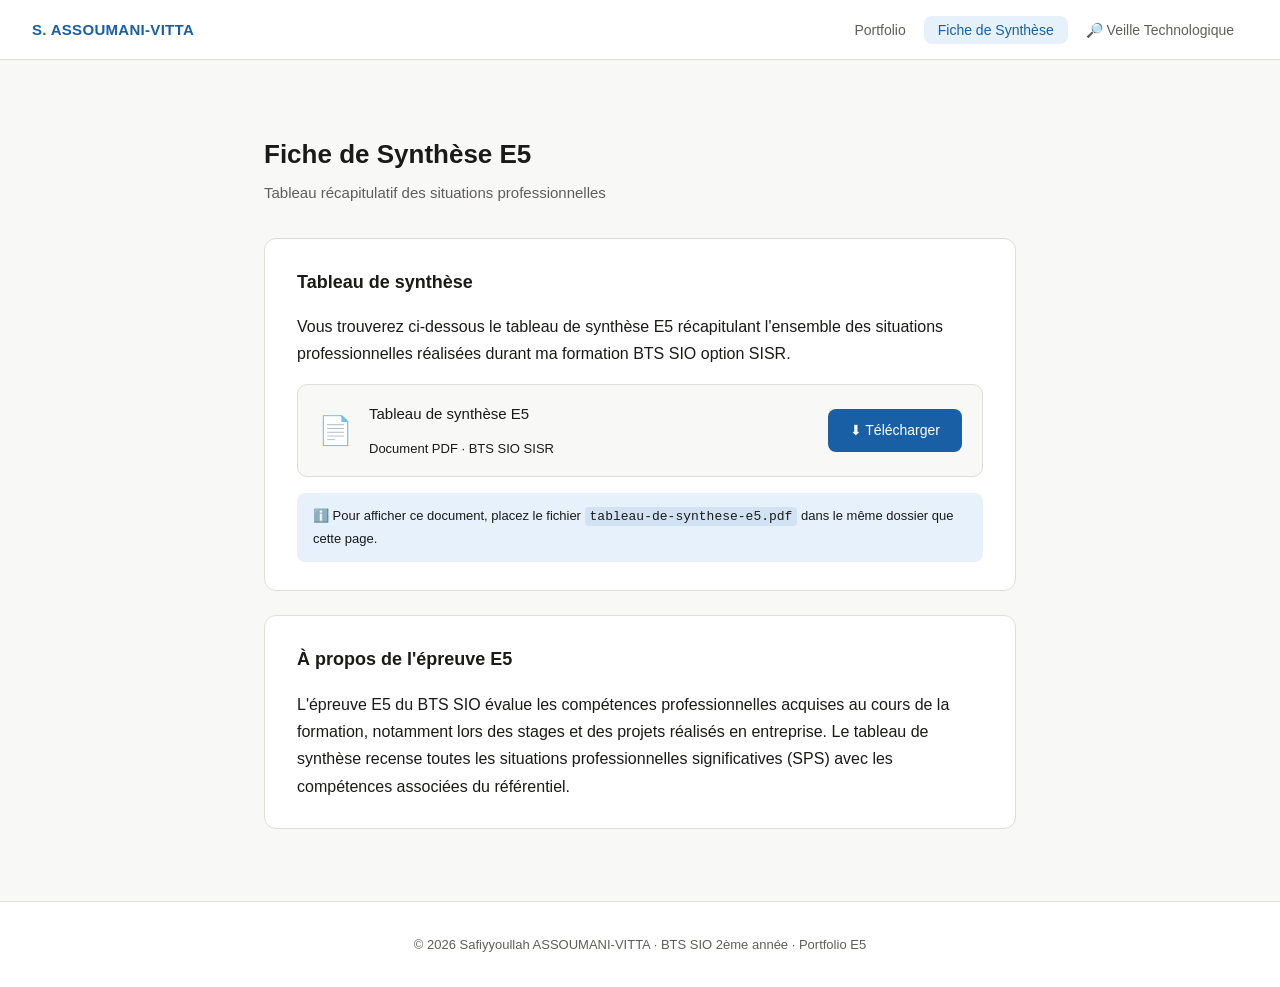
==== fiche-synthese.html @ 993be8ec "Add files via upload" ====
<!DOCTYPE html>
<html lang="fr">
<head>
  <meta charset="UTF-8" />
  <meta name="viewport" content="width=device-width, initial-scale=1.0"/>
  <title>Fiche de Synthèse – ASSOUMANI-VITTA Safiyyoullah</title>
  <link rel="stylesheet" href="style.css" />
</head>
<body>

  <nav>
    <div class="nav-brand">S. ASSOUMANI-VITTA</div>
    <ul>
      <li><a href="index.html">Portfolio</a></li>
      <li><a href="fiche-synthese.html" class="active">Fiche de Synthèse</a></li>
      <li><a href="veille-technologique.html">🔎 Veille Technologique</a></li>
    </ul>
  </nav>

  <main>

    <section class="page-header">
      <h1>Fiche de Synthèse E5</h1>
      <p class="subtitle">Tableau récapitulatif des situations professionnelles</p>
    </section>

    <section class="card">
      <h2>Tableau de synthèse</h2>
      <p>
        Vous trouverez ci-dessous le tableau de synthèse E5 récapitulant l'ensemble des situations professionnelles
        réalisées durant ma formation BTS SIO option SISR.
      </p>

      <div class="download-box">
        <div class="download-icon">📄</div>
        <div class="download-info">
          <p class="download-name">Tableau de synthèse E5</p>
          <p class="download-meta">Document PDF · BTS SIO SISR</p>
        </div>
        <a href="tableau-de-synthese-e5.pdf" class="btn" download>⬇ Télécharger</a>
      </div>

      <p class="note">
        ℹ️ Pour afficher ce document, placez le fichier <code>tableau-de-synthese-e5.pdf</code> dans le même dossier que cette page.
      </p>
    </section>

    <section class="card">
      <h2>À propos de l'épreuve E5</h2>
      <p>
        L'épreuve E5 du BTS SIO évalue les compétences professionnelles acquises au cours de la formation,
        notamment lors des stages et des projets réalisés en entreprise. Le tableau de synthèse recense
        toutes les situations professionnelles significatives (SPS) avec les compétences associées du référentiel.
      </p>
    </section>

  </main>

  <footer>
    <p>© 2026 Safiyyoullah ASSOUMANI-VITTA · BTS SIO 2ème année · Portfolio E5</p>
  </footer>

</body>
</html>
---- style.css ----
/* ===== RESET & BASE ===== */
*, *::before, *::after { box-sizing: border-box; margin: 0; padding: 0; }

:root {
  --blue: #185FA5;
  --blue-light: #E6F1FB;
  --blue-mid: #378ADD;
  --teal: #0F6E56;
  --teal-light: #E1F5EE;
  --gray-bg: #F8F8F6;
  --gray-border: #E0DED8;
  --text: #1a1a18;
  --text-muted: #5F5E5A;
  --white: #ffffff;
  --radius: 12px;
  --shadow: 0 1px 3px rgba(0,0,0,0.08);
}

html { font-size: 16px; scroll-behavior: smooth; }

body {
  font-family: -apple-system, BlinkMacSystemFont, 'Segoe UI', Roboto, sans-serif;
  background: var(--gray-bg);
  color: var(--text);
  line-height: 1.7;
  min-height: 100vh;
  display: flex;
  flex-direction: column;
}

/* ===== NAVIGATION ===== */
nav {
  background: var(--white);
  border-bottom: 0.5px solid var(--gray-border);
  padding: 0 2rem;
  display: flex;
  align-items: center;
  justify-content: space-between;
  position: sticky;
  top: 0;
  z-index: 100;
  height: 60px;
}

.nav-brand {
  font-weight: 600;
  font-size: 15px;
  color: var(--blue);
  letter-spacing: 0.02em;
}

nav ul {
  list-style: none;
  display: flex;
  gap: 0.25rem;
}

nav ul li a {
  text-decoration: none;
  color: var(--text-muted);
  font-size: 14px;
  padding: 6px 14px;
  border-radius: 8px;
  transition: background 0.15s, color 0.15s;
}

nav ul li a:hover {
  background: var(--gray-bg);
  color: var(--text);
}

nav ul li a.active {
  background: var(--blue-light);
  color: var(--blue);
  font-weight: 500;
}

/* ===== MAIN ===== */
main {
  max-width: 800px;
  width: 100%;
  margin: 2.5rem auto;
  padding: 0 1.5rem;
  flex: 1;
  display: flex;
  flex-direction: column;
  gap: 1.5rem;
}

/* ===== HERO ===== */
.hero {
  text-align: center;
  padding: 3rem 1rem 2.5rem;
  background: var(--white);
  border-radius: var(--radius);
  border: 0.5px solid var(--gray-border);
}

.avatar {
  width: 72px;
  height: 72px;
  border-radius: 50%;
  background: var(--blue-light);
  color: var(--blue);
  font-size: 22px;
  font-weight: 600;
  display: flex;
  align-items: center;
  justify-content: center;
  margin: 0 auto 1.25rem;
}

.hero h1 {
  font-size: 26px;
  font-weight: 600;
  margin-bottom: 0.5rem;
}

.hero .subtitle {
  color: var(--text-muted);
  font-size: 15px;
  margin-bottom: 1.5rem;
}

/* ===== PAGE HEADER ===== */
.page-header {
  padding: 2rem 0 0.5rem;
}

.page-header h1 {
  font-size: 26px;
  font-weight: 600;
}

.page-header .subtitle {
  color: var(--text-muted);
  font-size: 15px;
  margin-top: 0.25rem;
}

/* ===== CARDS ===== */
.card {
  background: var(--white);
  border-radius: var(--radius);
  border: 0.5px solid var(--gray-border);
  padding: 1.75rem 2rem;
}

.card h2 {
  font-size: 18px;
  font-weight: 600;
  margin-bottom: 1rem;
  color: var(--text);
}

.card p { color: var(--text); margin-bottom: 0.75rem; }
.card p:last-child { margin-bottom: 0; }

.card ul {
  padding-left: 1.5rem;
  color: var(--text);
}

.card ul li { margin-bottom: 0.4rem; }

/* ===== SKILLS GRID ===== */
.skills-grid {
  display: grid;
  grid-template-columns: repeat(auto-fit, minmax(200px, 1fr));
  gap: 1rem;
  margin-top: 1rem;
}

.skill-block {
  background: var(--gray-bg);
  border-radius: 10px;
  padding: 1.25rem;
  border: 0.5px solid var(--gray-border);
}

.skill-icon {
  font-size: 24px;
  margin-bottom: 0.75rem;
}

.skill-block h3 {
  font-size: 15px;
  font-weight: 600;
  margin-bottom: 0.75rem;
  color: var(--text);
}

.skill-block ul {
  padding-left: 1.25rem;
  font-size: 14px;
}

/* ===== BUTTON ===== */
.btn {
  display: inline-block;
  background: var(--blue);
  color: #ffffff;
  text-decoration: none;
  padding: 10px 22px;
  border-radius: 8px;
  font-size: 14px;
  font-weight: 500;
  transition: background 0.15s, transform 0.1s;
}

.btn:hover { background: #0C447C; }
.btn:active { transform: scale(0.98); }

/* ===== CONTACT CARD ===== */
.contact-card a {
  color: var(--blue);
  text-decoration: none;
  font-weight: 500;
}
.contact-card a:hover { text-decoration: underline; }

/* ===== DOWNLOAD BOX ===== */
.download-box {
  display: flex;
  align-items: center;
  gap: 1rem;
  background: var(--gray-bg);
  border: 0.5px solid var(--gray-border);
  border-radius: 10px;
  padding: 1rem 1.25rem;
  margin: 1rem 0;
}

.download-icon { font-size: 28px; }

.download-info { flex: 1; }
.download-name { font-weight: 500; font-size: 15px; margin: 0; }
.download-meta { font-size: 13px; color: var(--text-muted); margin: 0; }

.note {
  font-size: 13px;
  color: var(--text-muted);
  background: var(--blue-light);
  border-radius: 8px;
  padding: 0.75rem 1rem;
  margin-top: 1rem;
}

.note code {
  font-family: monospace;
  background: rgba(24,95,165,0.1);
  padding: 2px 5px;
  border-radius: 4px;
}

/* ===== VEILLE ===== */
.feature-list {
  list-style: none;
  padding: 0;
  display: grid;
  grid-template-columns: repeat(auto-fit, minmax(200px, 1fr));
  gap: 0.5rem;
  margin: 1rem 0;
}

.feature-list li {
  background: var(--gray-bg);
  border-radius: 8px;
  padding: 0.6rem 1rem;
  font-size: 14px;
  border: 0.5px solid var(--gray-border);
}

.info-box {
  background: var(--teal-light);
  border-left: 3px solid var(--teal);
  border-radius: 0 8px 8px 0;
  padding: 1rem 1.25rem;
  margin-top: 1rem;
}

.info-box p { color: var(--text); margin: 0; }

.tools-grid {
  display: grid;
  grid-template-columns: repeat(auto-fit, minmax(180px, 1fr));
  gap: 1rem;
  margin-top: 1rem;
}

.tool-card {
  background: var(--gray-bg);
  border: 0.5px solid var(--gray-border);
  border-radius: 10px;
  padding: 1.25rem;
  text-align: center;
}

.tool-icon { font-size: 28px; margin-bottom: 0.5rem; }
.tool-card h3 { font-size: 15px; font-weight: 600; margin-bottom: 0.5rem; }
.tool-card p { font-size: 13px; color: var(--text-muted); margin: 0; }

/* ===== TIMELINE ===== */
.os-section { margin-bottom: 2rem; }
.os-section:last-child { margin-bottom: 0; }

.os-header {
  display: flex;
  align-items: center;
  gap: 0.75rem;
  padding: 0.75rem 1rem;
  border-radius: 8px;
  margin-bottom: 1rem;
}

.os-header.windows { background: #EFF6FF; }
.os-header.linux { background: #FFF7ED; }

.os-logo { font-size: 20px; }
.os-header h3 { font-size: 16px; font-weight: 600; margin: 0; }

.timeline {
  border-left: 2px solid var(--gray-border);
  padding-left: 1.25rem;
  display: flex;
  flex-direction: column;
  gap: 1rem;
}

.timeline-item {
  position: relative;
}

.timeline-item::before {
  content: '';
  position: absolute;
  left: -1.44rem;
  top: 7px;
  width: 10px;
  height: 10px;
  border-radius: 50%;
  background: var(--blue-mid);
  border: 2px solid var(--white);
  outline: 1.5px solid var(--blue-mid);
}

.timeline-item.highlight::before { background: #E24B4A; outline-color: #E24B4A; }

.date {
  display: inline-block;
  font-size: 12px;
  font-weight: 600;
  color: var(--blue);
  background: var(--blue-light);
  padding: 2px 10px;
  border-radius: 20px;
  margin-bottom: 0.35rem;
  letter-spacing: 0.01em;
}

.timeline-item.highlight .date { color: #A32D2D; background: #FCEBEB; }

.timeline-item p { font-size: 14px; color: var(--text); margin: 0; }

/* ===== CONCLUSION ===== */
.conclusion { border-left: 3px solid var(--blue); }

/* ===== FOOTER ===== */
footer {
  text-align: center;
  padding: 2rem 1rem;
  font-size: 13px;
  color: var(--text-muted);
  border-top: 0.5px solid var(--gray-border);
  background: var(--white);
  margin-top: 2rem;
}

/* ===== RESPONSIVE ===== */
@media (max-width: 600px) {
  nav { padding: 0 1rem; }
  nav ul li a { padding: 5px 10px; font-size: 13px; }
  main { padding: 0 1rem; margin: 1.5rem auto; }
  .card { padding: 1.25rem 1.25rem; }
  .hero { padding: 2rem 1rem; }
  .download-box { flex-direction: column; text-align: center; }
}
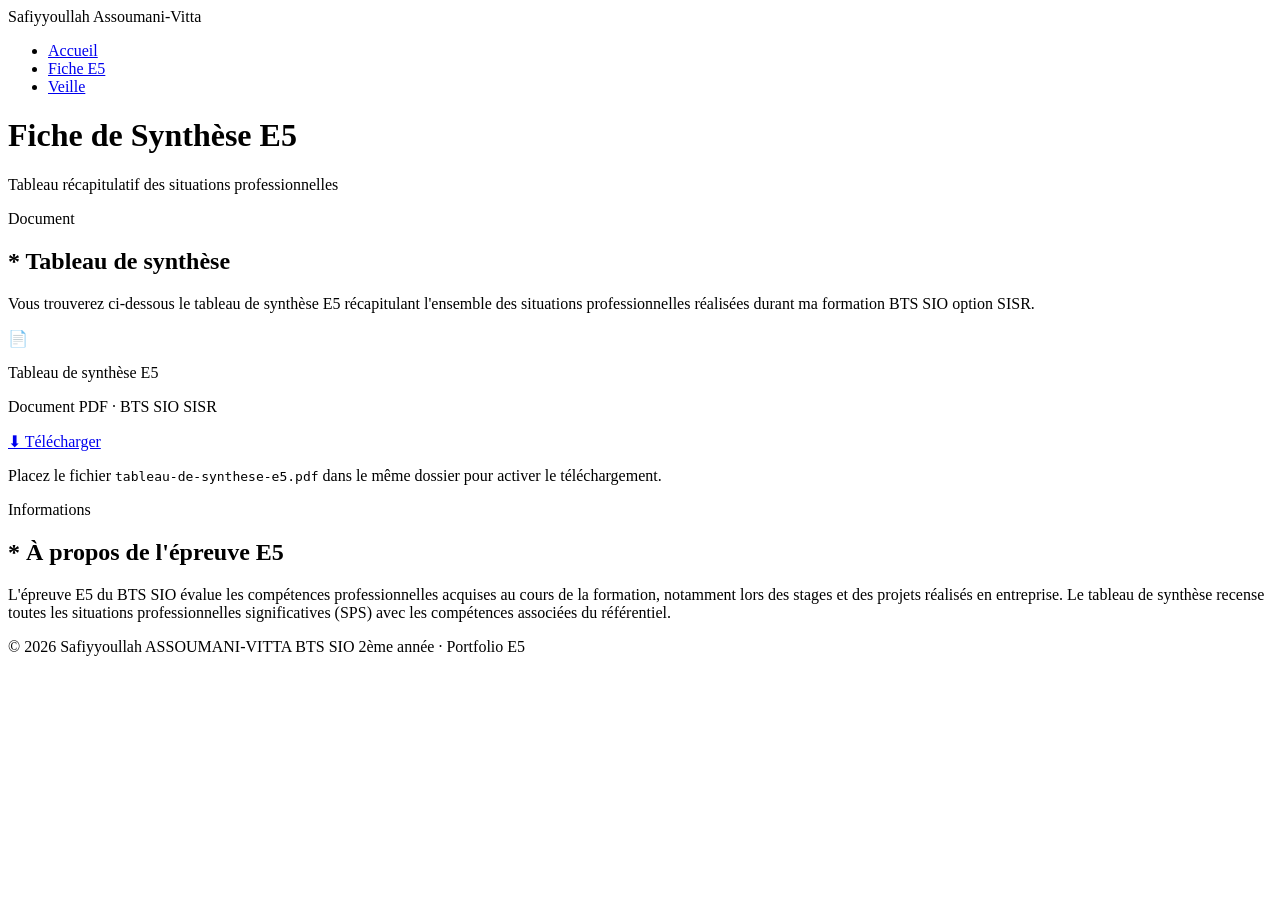
==== commit 9337bf76: "Rename fiche-synthese (1).html to fiche-synthese.html" ====
--- a/fiche-synthese.html
+++ b/fiche-synthese.html
@@ -1,34 +1,35 @@
 <!DOCTYPE html>
 <html lang="fr">
 <head>
-  <meta charset="UTF-8" />
+  <meta charset="UTF-8"/>
   <meta name="viewport" content="width=device-width, initial-scale=1.0"/>
   <title>Fiche de Synthèse – ASSOUMANI-VITTA Safiyyoullah</title>
-  <link rel="stylesheet" href="style.css" />
+  <link rel="stylesheet" href="style.css"/>
 </head>
 <body>
 
   <nav>
-    <div class="nav-brand">S. ASSOUMANI-VITTA</div>
+    <div class="nav-brand">Safiyyoullah Assoumani-Vitta</div>
     <ul>
-      <li><a href="index.html">Portfolio</a></li>
-      <li><a href="fiche-synthese.html" class="active">Fiche de Synthèse</a></li>
-      <li><a href="veille-technologique.html">🔎 Veille Technologique</a></li>
+      <li><a href="index.html">Accueil</a></li>
+      <li><a href="fiche-synthese.html" class="active">Fiche E5</a></li>
+      <li><a href="veille-technologique.html">Veille</a></li>
     </ul>
   </nav>
 
   <main>
 
-    <section class="page-header">
+    <div class="page-header">
       <h1>Fiche de Synthèse E5</h1>
-      <p class="subtitle">Tableau récapitulatif des situations professionnelles</p>
-    </section>
+      <p>Tableau récapitulatif des situations professionnelles</p>
+    </div>
 
-    <section class="card">
-      <h2>Tableau de synthèse</h2>
+    <div class="section">
+      <p class="section-label">Document</p>
+      <h2><span class="star">*</span> Tableau de synthèse</h2>
       <p>
-        Vous trouverez ci-dessous le tableau de synthèse E5 récapitulant l'ensemble des situations professionnelles
-        réalisées durant ma formation BTS SIO option SISR.
+        Vous trouverez ci-dessous le tableau de synthèse E5 récapitulant l'ensemble des situations
+        professionnelles réalisées durant ma formation BTS SIO option SISR.
       </p>
 
       <div class="download-box">
@@ -41,23 +42,25 @@
       </div>
 
       <p class="note">
-        ℹ️ Pour afficher ce document, placez le fichier <code>tableau-de-synthese-e5.pdf</code> dans le même dossier que cette page.
+        Placez le fichier <code>tableau-de-synthese-e5.pdf</code> dans le même dossier pour activer le téléchargement.
       </p>
-    </section>
+    </div>
 
-    <section class="card">
-      <h2>À propos de l'épreuve E5</h2>
+    <div class="section">
+      <p class="section-label">Informations</p>
+      <h2><span class="star">*</span> À propos de l'épreuve E5</h2>
       <p>
         L'épreuve E5 du BTS SIO évalue les compétences professionnelles acquises au cours de la formation,
         notamment lors des stages et des projets réalisés en entreprise. Le tableau de synthèse recense
         toutes les situations professionnelles significatives (SPS) avec les compétences associées du référentiel.
       </p>
-    </section>
+    </div>
 
   </main>
 
   <footer>
-    <p>© 2026 Safiyyoullah ASSOUMANI-VITTA · BTS SIO 2ème année · Portfolio E5</p>
+    <span>© 2026 Safiyyoullah ASSOUMANI-VITTA</span>
+    <span>BTS SIO 2ème année · Portfolio E5</span>
   </footer>
 
 </body>
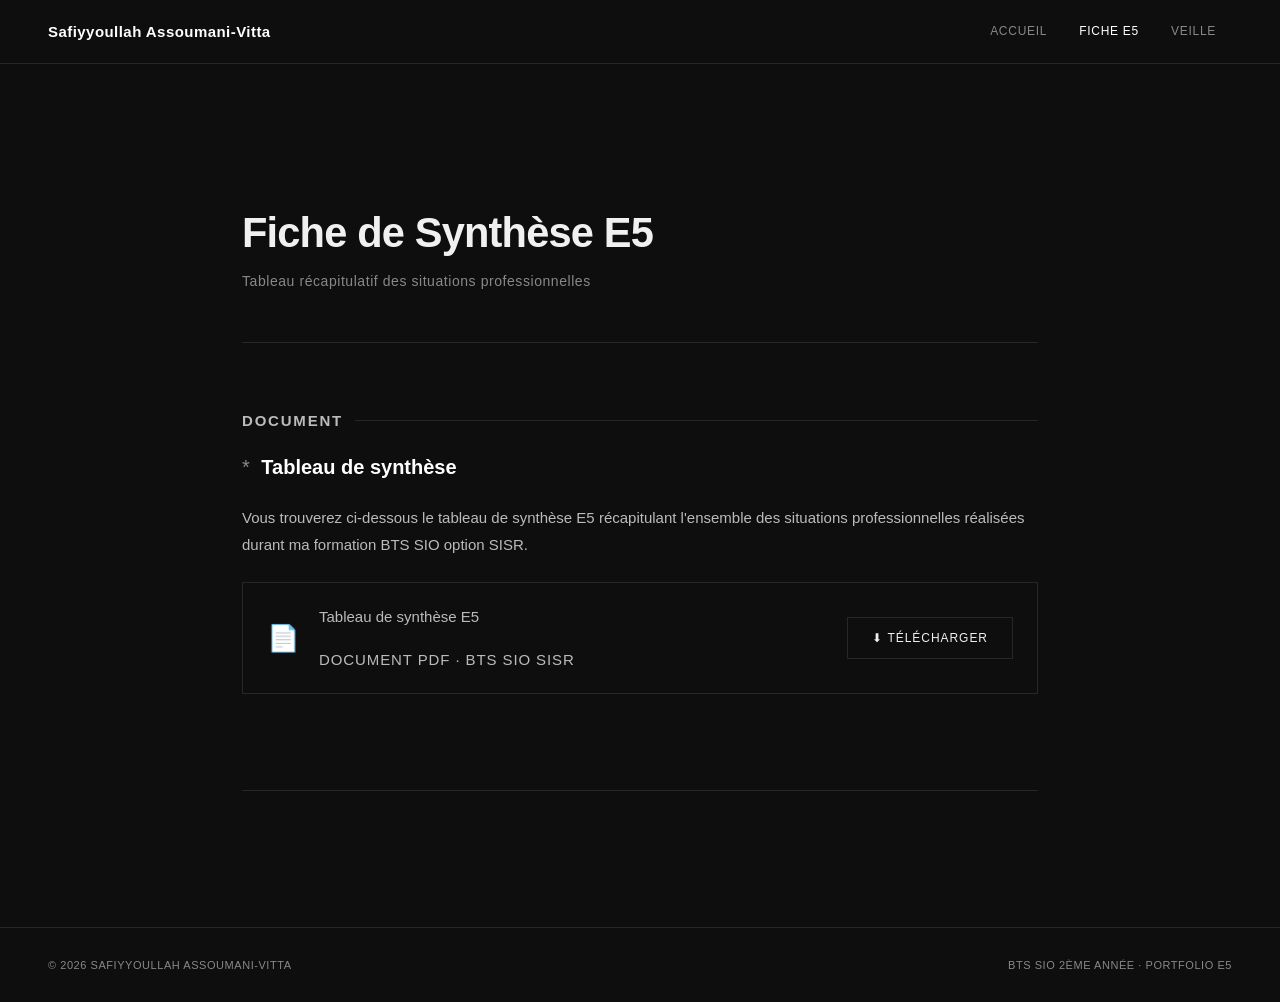
==== commit f261fbd2: "Update fiche-synthese.html" ====
--- a/fiche-synthese.html
+++ b/fiche-synthese.html
@@ -41,19 +41,11 @@
         <a href="tableau-de-synthese-e5.pdf" class="btn" download>⬇ Télécharger</a>
       </div>
 
-      <p class="note">
-        Placez le fichier <code>tableau-de-synthese-e5.pdf</code> dans le même dossier pour activer le téléchargement.
-      </p>
+      
     </div>
 
     <div class="section">
-      <p class="section-label">Informations</p>
-      <h2><span class="star">*</span> À propos de l'épreuve E5</h2>
-      <p>
-        L'épreuve E5 du BTS SIO évalue les compétences professionnelles acquises au cours de la formation,
-        notamment lors des stages et des projets réalisés en entreprise. Le tableau de synthèse recense
-        toutes les situations professionnelles significatives (SPS) avec les compétences associées du référentiel.
-      </p>
+     
     </div>
 
   </main>
--- a/style.css
+++ b/style.css
@@ -0,0 +1,391 @@
+/* ===== RESET ===== */
+*, *::before, *::after { box-sizing: border-box; margin: 0; padding: 0; }
+
+:root {
+  --bg: #0e0e0e;
+  --bg2: #161616;
+  --bg3: #1f1f1f;
+  --border: rgba(255,255,255,0.1);
+  --text: #f0f0f0;
+  --text-muted: #888;
+  --accent: #ffffff;
+  --radius: 4px;
+}
+
+html { font-size: 16px; scroll-behavior: smooth; }
+
+body {
+  font-family: -apple-system, BlinkMacSystemFont, 'Segoe UI', Roboto, sans-serif;
+  background: var(--bg);
+  color: var(--text);
+  line-height: 1.7;
+  min-height: 100vh;
+  display: flex;
+  flex-direction: column;
+}
+
+a { color: inherit; text-decoration: none; }
+
+/* ===== NAVIGATION ===== */
+nav {
+  position: sticky;
+  top: 0;
+  z-index: 100;
+  background: var(--bg);
+  border-bottom: 1px solid var(--border);
+  padding: 0 3rem;
+  height: 64px;
+  display: flex;
+  align-items: center;
+  justify-content: space-between;
+}
+
+.nav-brand {
+  font-size: 15px;
+  font-weight: 700;
+  letter-spacing: 0.03em;
+  color: var(--accent);
+}
+
+nav ul { list-style: none; display: flex; gap: 0; }
+
+nav ul li a {
+  display: block;
+  padding: 8px 16px;
+  font-size: 12px;
+  color: var(--text-muted);
+  letter-spacing: 0.06em;
+  text-transform: uppercase;
+  transition: color 0.2s;
+}
+
+nav ul li a:hover, nav ul li a.active { color: var(--accent); }
+
+/* ===== MAIN ===== */
+main {
+  max-width: 860px;
+  width: 100%;
+  margin: 0 auto;
+  padding: 5rem 2rem 4rem;
+  flex: 1;
+}
+
+/* ===== HERO ===== */
+.hero {
+  padding: 5rem 0 4rem;
+  border-bottom: 1px solid var(--border);
+  margin-bottom: 5rem;
+}
+
+.hero-tag {
+  font-size: 11px;
+  letter-spacing: 0.12em;
+  text-transform: uppercase;
+  color: var(--text-muted);
+  margin-bottom: 1.5rem;
+}
+
+.hero h1 {
+  font-size: clamp(2rem, 5vw, 3.2rem);
+  font-weight: 700;
+  line-height: 1.15;
+  letter-spacing: -0.02em;
+  color: var(--accent);
+  margin-bottom: 1.25rem;
+}
+
+.hero-sub {
+  font-size: 15px;
+  color: var(--text-muted);
+  max-width: 480px;
+  margin-bottom: 2.5rem;
+  line-height: 1.7;
+}
+
+.btn {
+  display: inline-block;
+  border: 1px solid var(--border);
+  color: var(--text);
+  padding: 10px 24px;
+  font-size: 12px;
+  letter-spacing: 0.08em;
+  text-transform: uppercase;
+  transition: background 0.2s, color 0.2s;
+}
+
+.btn:hover { background: var(--accent); color: var(--bg); }
+
+/* ===== PAGE HEADER ===== */
+.page-header {
+  padding: 4rem 0 3rem;
+  border-bottom: 1px solid var(--border);
+  margin-bottom: 4rem;
+}
+
+.page-header h1 {
+  font-size: clamp(1.6rem, 4vw, 2.6rem);
+  font-weight: 700;
+  letter-spacing: -0.02em;
+  line-height: 1.2;
+}
+
+.page-header p {
+  color: var(--text-muted);
+  font-size: 14px;
+  margin-top: 0.75rem;
+  letter-spacing: 0.04em;
+}
+
+/* ===== SECTIONS ===== */
+.section {
+  margin-bottom: 4.5rem;
+  padding-bottom: 4.5rem;
+  border-bottom: 1px solid var(--border);
+}
+
+.section:last-child { border-bottom: none; margin-bottom: 0; padding-bottom: 0; }
+
+.section-label {
+  font-size: 11px;
+  font-weight: 600;
+  letter-spacing: 0.12em;
+  text-transform: uppercase;
+  color: var(--text-muted);
+  margin-bottom: 1.5rem;
+  display: flex;
+  align-items: center;
+  gap: 12px;
+}
+
+.section-label::after {
+  content: '';
+  flex: 1;
+  height: 1px;
+  background: var(--border);
+}
+
+.section h2 {
+  font-size: 20px;
+  font-weight: 600;
+  margin-bottom: 1.25rem;
+  color: var(--accent);
+}
+
+.section h2 .star { color: var(--text-muted); font-weight: 300; margin-right: 6px; }
+
+.section p {
+  color: #bbb;
+  font-size: 15px;
+  line-height: 1.8;
+  margin-bottom: 1rem;
+}
+
+.section p:last-child { margin-bottom: 0; }
+
+/* ===== SKILLS GRID ===== */
+.skills-grid {
+  display: grid;
+  grid-template-columns: repeat(auto-fit, minmax(220px, 1fr));
+  gap: 1px;
+  background: var(--border);
+  border: 1px solid var(--border);
+  margin-top: 1.5rem;
+}
+
+.skill-block { background: var(--bg2); padding: 1.75rem; }
+.skill-icon { font-size: 20px; margin-bottom: 1rem; }
+
+.skill-block h3 {
+  font-size: 11px;
+  font-weight: 700;
+  letter-spacing: 0.1em;
+  text-transform: uppercase;
+  color: var(--accent);
+  margin-bottom: 1rem;
+}
+
+.skill-block ul { list-style: none; padding: 0; }
+
+.skill-block ul li {
+  font-size: 13px;
+  color: var(--text-muted);
+  padding: 5px 0;
+  border-bottom: 1px solid var(--border);
+  line-height: 1.5;
+}
+
+.skill-block ul li:last-child { border-bottom: none; }
+
+/* ===== DOWNLOAD BOX ===== */
+.download-box {
+  display: flex;
+  align-items: center;
+  gap: 1.25rem;
+  border: 1px solid var(--border);
+  padding: 1.25rem 1.5rem;
+  margin: 1.5rem 0;
+  transition: border-color 0.2s;
+}
+
+.download-box:hover { border-color: rgba(255,255,255,0.35); }
+.download-icon { font-size: 26px; }
+.download-info { flex: 1; }
+.download-name { font-weight: 500; font-size: 15px; margin: 0; color: var(--text); }
+.download-meta { font-size: 11px; color: var(--text-muted); margin: 0; margin-top: 3px; letter-spacing: 0.06em; text-transform: uppercase; }
+
+.note {
+  font-size: 13px;
+  color: var(--text-muted);
+  border-left: 2px solid var(--border);
+  padding: 0.5rem 1rem;
+  margin-top: 1rem;
+}
+
+.note code {
+  font-family: monospace;
+  color: #ddd;
+  background: var(--bg3);
+  padding: 2px 6px;
+}
+
+/* ===== VEILLE ===== */
+.feature-list {
+  list-style: none;
+  padding: 0;
+  margin: 1rem 0;
+  border: 1px solid var(--border);
+}
+
+.feature-list li {
+  font-size: 14px;
+  color: #bbb;
+  padding: 0.75rem 1.25rem;
+  border-bottom: 1px solid var(--border);
+}
+
+.feature-list li:last-child { border-bottom: none; }
+
+.info-box {
+  border-left: 2px solid rgba(255,255,255,0.2);
+  padding: 1rem 1.25rem;
+  margin-top: 1.25rem;
+}
+
+.info-box p { color: var(--text-muted); font-size: 14px; margin: 0; line-height: 1.7; }
+
+.tools-grid {
+  display: grid;
+  grid-template-columns: repeat(auto-fit, minmax(200px, 1fr));
+  gap: 1px;
+  background: var(--border);
+  border: 1px solid var(--border);
+  margin-top: 1.5rem;
+}
+
+.tool-card { background: var(--bg2); padding: 1.5rem; }
+.tool-icon { font-size: 20px; margin-bottom: 0.75rem; }
+
+.tool-card h3 {
+  font-size: 11px;
+  font-weight: 700;
+  letter-spacing: 0.1em;
+  text-transform: uppercase;
+  color: var(--accent);
+  margin-bottom: 0.5rem;
+}
+
+.tool-card p { font-size: 13px; color: var(--text-muted); margin: 0; }
+
+/* ===== TIMELINE ===== */
+.os-section { margin-bottom: 3rem; }
+.os-section:last-child { margin-bottom: 0; }
+
+.os-label {
+  font-size: 11px;
+  font-weight: 700;
+  letter-spacing: 0.1em;
+  text-transform: uppercase;
+  color: var(--text-muted);
+  margin-bottom: 1rem;
+  padding-bottom: 0.75rem;
+  border-bottom: 1px solid var(--border);
+  display: flex;
+  align-items: center;
+  gap: 8px;
+}
+
+.timeline { display: flex; flex-direction: column; }
+
+.timeline-item {
+  display: grid;
+  grid-template-columns: 160px 1fr;
+  gap: 2rem;
+  padding: 1.25rem 0;
+  border-bottom: 1px solid var(--border);
+  align-items: start;
+}
+
+.timeline-item:last-child { border-bottom: none; }
+
+.date {
+  font-size: 12px;
+  font-weight: 600;
+  color: var(--text-muted);
+  letter-spacing: 0.04em;
+  padding-top: 2px;
+}
+
+.timeline-item.highlight .date { color: #ff7b7b; }
+
+.timeline-item p { font-size: 14px; color: #bbb; margin: 0; line-height: 1.7; }
+
+.read-link {
+  display: inline-block;
+  margin-top: 0.5rem;
+  font-size: 11px;
+  letter-spacing: 0.08em;
+  text-transform: uppercase;
+  color: var(--text-muted);
+  border-bottom: 1px solid var(--border);
+  padding-bottom: 1px;
+  transition: color 0.2s;
+}
+
+.read-link:hover { color: var(--accent); }
+
+/* ===== CONCLUSION ===== */
+.conclusion-box {
+  border: 1px solid var(--border);
+  padding: 2rem;
+  margin-top: 2rem;
+}
+
+.conclusion-box p { font-size: 15px; color: #bbb; margin: 0; line-height: 1.8; }
+
+/* ===== CONTACT ===== */
+.contact-line { font-size: 15px; color: #bbb; }
+.contact-line a { color: var(--accent); border-bottom: 1px solid var(--border); transition: border-color 0.2s; }
+.contact-line a:hover { border-color: var(--accent); }
+
+/* ===== FOOTER ===== */
+footer {
+  border-top: 1px solid var(--border);
+  padding: 1.75rem 3rem;
+  display: flex;
+  justify-content: space-between;
+  align-items: center;
+  font-size: 11px;
+  color: var(--text-muted);
+  letter-spacing: 0.05em;
+  text-transform: uppercase;
+}
+
+/* ===== RESPONSIVE ===== */
+@media (max-width: 640px) {
+  nav { padding: 0 1.25rem; }
+  nav ul li a { padding: 6px 9px; font-size: 11px; }
+  main { padding: 3rem 1.25rem; }
+  .hero { padding: 3rem 0 2.5rem; }
+  .timeline-item { grid-template-columns: 1fr; gap: 0.2rem; }
+  footer { flex-direction: column; gap: 0.5rem; text-align: center; padding: 1.5rem; }
+}
